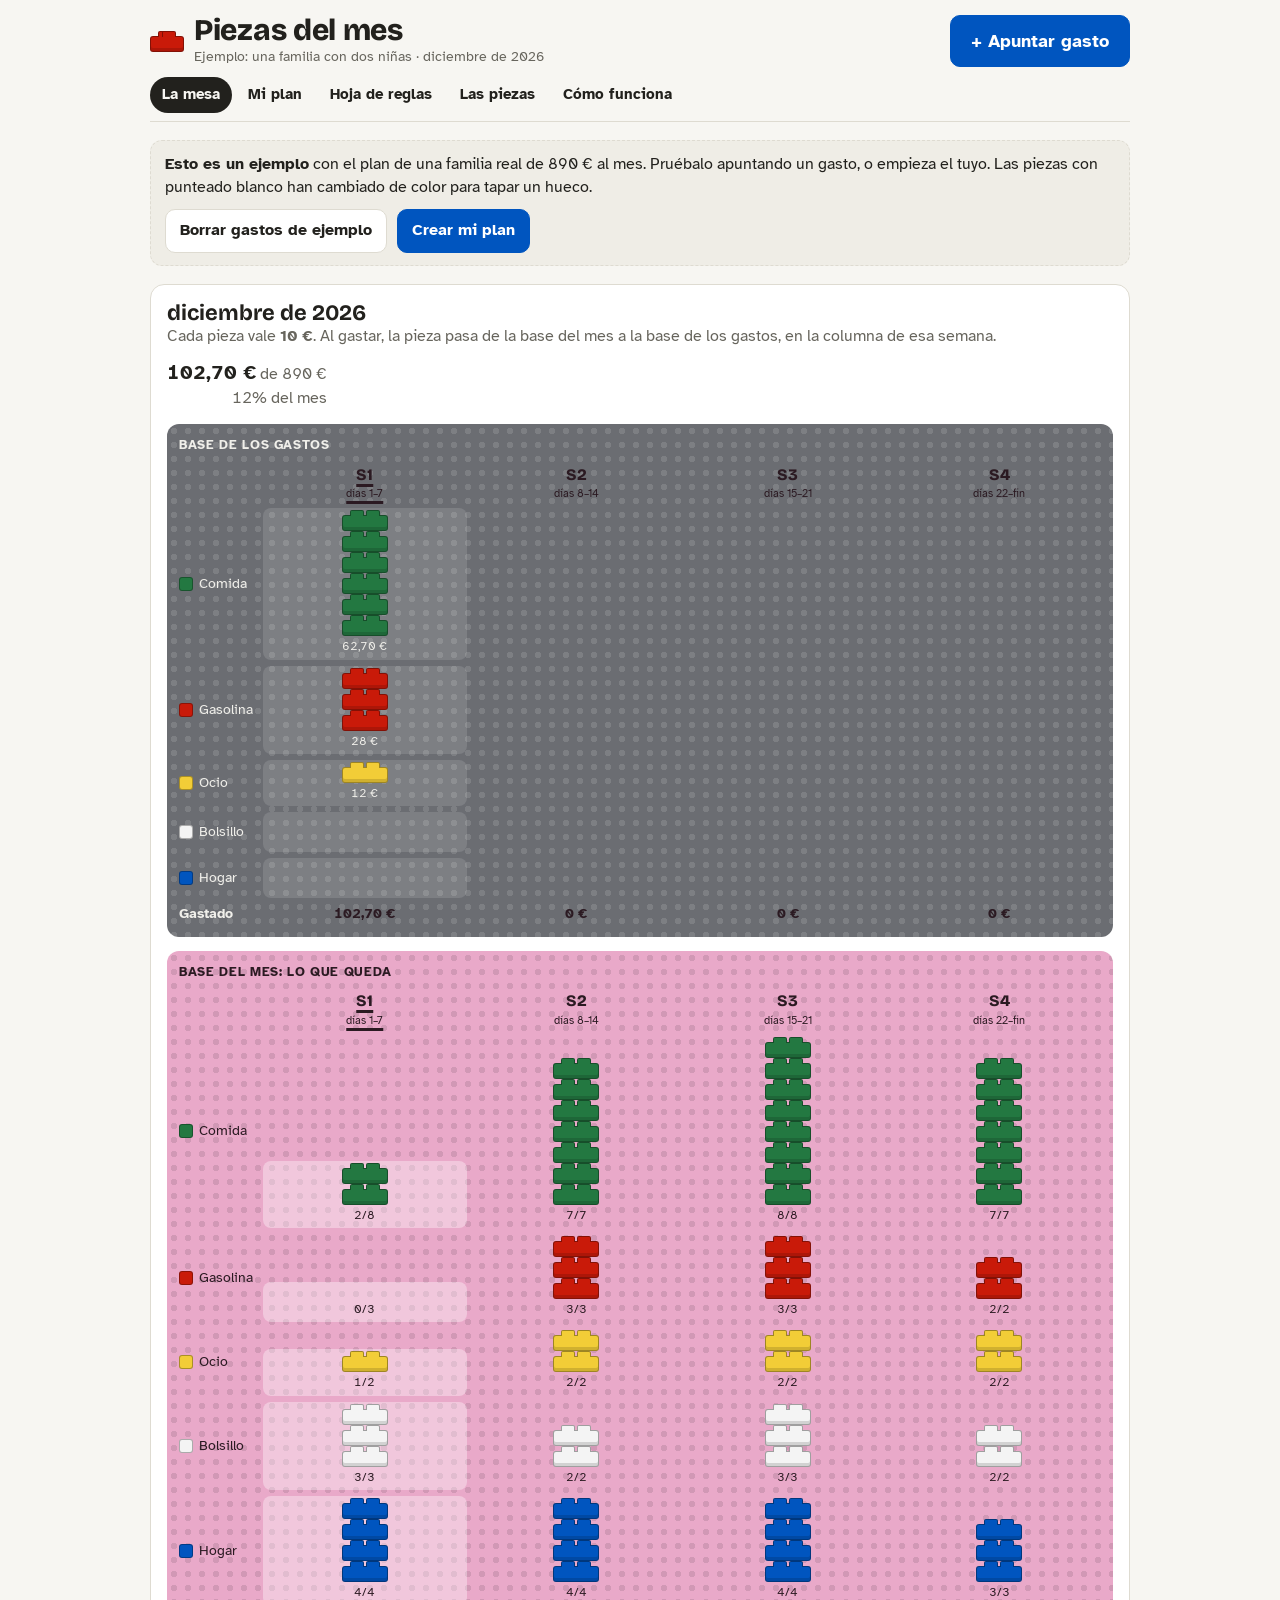
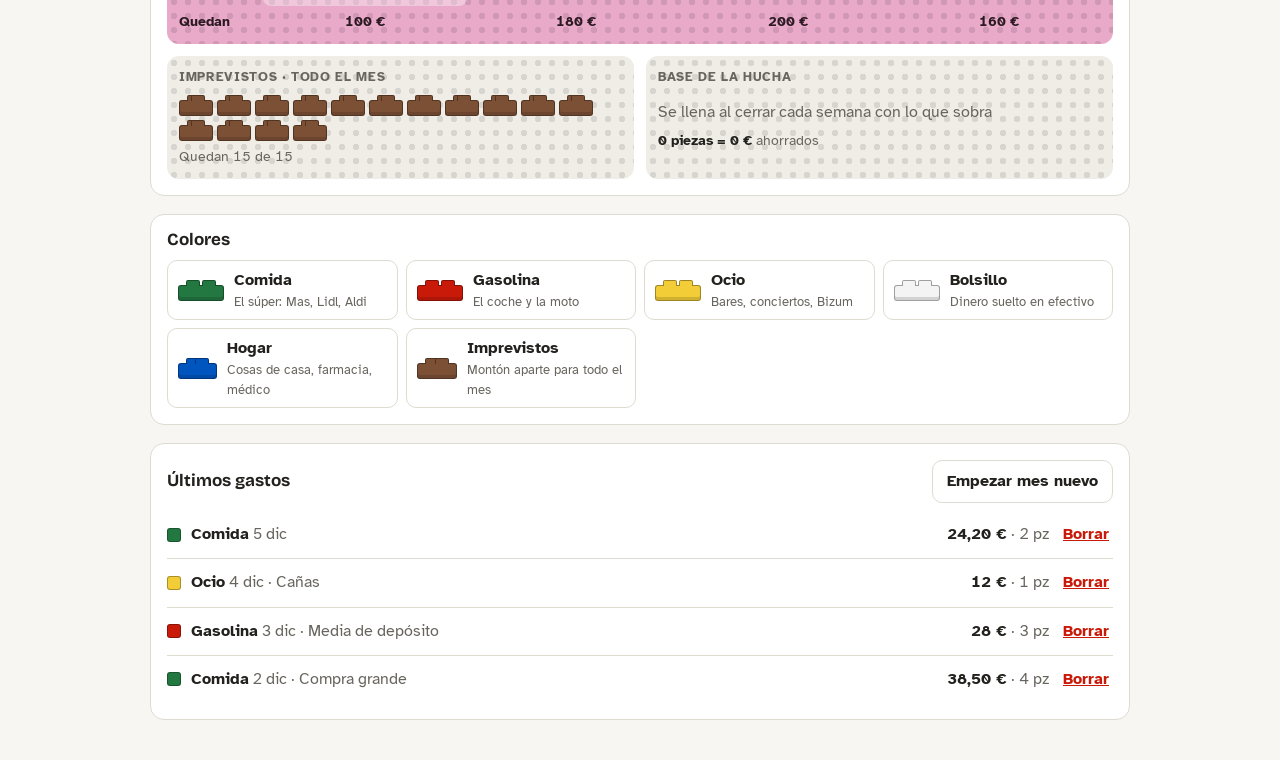
==== app.html @ e0f46299 "App web instalable Piezas del mes Portada con la foto de la mesa real, app completa, manifest, icono" ====
<!doctype html>
<html lang="es">
<head>
<meta charset="utf-8">
<meta name="viewport" content="width=device-width, initial-scale=1, viewport-fit=cover">
<meta name="theme-color" content="#e9a9c9">
<link rel="manifest" href="manifest.webmanifest">
<link rel="icon" href="icono-192.png">
<link rel="apple-touch-icon" href="icono-180.png">
<meta name="apple-mobile-web-app-capable" content="yes">
<meta name="mobile-web-app-capable" content="yes">
<meta name="apple-mobile-web-app-title" content="Piezas del mes">
<style>html{color-scheme:light}:root{padding-top:env(safe-area-inset-top,0px);padding-bottom:env(safe-area-inset-bottom,0px)}body{margin:0}img{max-width:100%}[hidden]{display:none!important}</style>
<title>Piezas del mes</title>
<link rel="preconnect" href="https://fonts.googleapis.com">
<link rel="stylesheet" href="https://fonts.googleapis.com/css2?family=Bricolage+Grotesque:opsz,wght@12..96,500;12..96,700;12..96,800&family=Atkinson+Hyperlegible:wght@400;700&display=swap">
<style>
/* Layout: una barra de pestañas arriba, la mesa con sus tres bases como protagonista, el resto en paneles de una columna */
:root{
  --bg:#f7f6f2; --panel:#ffffff; --fg:#22211d; --muted:#67655d; --line:#dedbd1; --soft:#efede6;
  --accent:#0055bf; --accent-fg:#ffffff; --good:#237841; --warn:#b06a00; --bad:#c91a09;
  --ghost:rgba(34,33,29,.22);
  --display:"Bricolage Grotesque",ui-rounded,system-ui,sans-serif;
  --body:"Atkinson Hyperlegible",system-ui,-apple-system,"Segoe UI",sans-serif;
}
@media (prefers-color-scheme: dark){:root:not([data-theme="light"]){
  --bg:#17181b; --panel:#212226; --fg:#f0efea; --muted:#a6a49c; --line:#383940; --soft:#2a2b30;
  --accent:#5a9bff; --accent-fg:#0c1220; --good:#4fb26f; --warn:#e3a33a; --bad:#ff6b5a; --ghost:rgba(240,239,234,.25); color-scheme:dark}}
:root[data-theme="dark"]{
  --bg:#17181b; --panel:#212226; --fg:#f0efea; --muted:#a6a49c; --line:#383940; --soft:#2a2b30;
  --accent:#5a9bff; --accent-fg:#0c1220; --good:#4fb26f; --warn:#e3a33a; --bad:#ff6b5a; --ghost:rgba(240,239,234,.25); color-scheme:dark}
*{box-sizing:border-box}
body{background:var(--bg);color:var(--fg);font:16px/1.45 var(--body);
  padding-left:max(16px,env(safe-area-inset-left,0px));padding-right:max(16px,env(safe-area-inset-right,0px));padding-block:0 40px}
.wrap{max-width:980px;margin:0 auto}
h1,h2,h3{font-family:var(--display);text-wrap:balance;margin:0;line-height:1.1}
h1{font-size:30px;font-weight:800;letter-spacing:-.01em}
h2{font-size:22px;font-weight:700}
h3{font-size:17px;font-weight:700}
p{margin:0}
.muted{color:var(--muted)}
.num{font-variant-numeric:tabular-nums}
header.top{position:sticky;top:env(safe-area-inset-top,0px);z-index:5;background:var(--bg);padding-block:14px 8px;border-bottom:1px solid var(--line)}
body::before{content:"";position:fixed;inset:0 0 auto;height:env(safe-area-inset-top,0px);z-index:10;background:var(--bg)}
.brand{display:flex;align-items:center;gap:10px;flex-wrap:wrap;justify-content:space-between}
.brand .logo{display:flex;gap:10px;align-items:center}
nav.tabs{display:flex;gap:4px;margin-top:10px;overflow-x:auto;scrollbar-width:none}
nav.tabs a{flex:none;padding:7px 12px;border-radius:999px;color:var(--fg);text-decoration:none;font-weight:700;font-size:15px}
nav.tabs a[aria-current="page"]{background:var(--fg);color:var(--bg)}
nav.tabs a:focus-visible,button:focus-visible,input:focus-visible,select:focus-visible{outline:3px solid var(--accent);outline-offset:2px}
main{padding-top:18px;display:grid;gap:18px}
main>*,.panel{min-width:0}
.panel{background:var(--panel);border:1px solid var(--line);border-radius:14px;padding:16px}
.row{display:flex;gap:10px;flex-wrap:wrap;align-items:center}
.between{justify-content:space-between}
button,.btn{font:inherit;font-weight:700;border:1px solid var(--line);background:var(--panel);color:var(--fg);padding:9px 14px;border-radius:10px;cursor:pointer}
button.primary{background:var(--accent);color:var(--accent-fg);border-color:var(--accent)}
button.big{font-size:18px;padding:12px 20px}
button.link{border:0;background:none;padding:4px;color:var(--accent);text-decoration:underline}
button.danger{color:var(--bad)}
input,select{font:inherit;color:var(--fg);background:var(--bg);border:1px solid var(--line);border-radius:8px;padding:8px 10px;min-width:0}
input[type=number]{width:96px}
label.f{display:grid;gap:4px;font-weight:700;font-size:14px}
.banner{background:var(--soft);border:1px dashed var(--line);border-radius:12px;padding:12px 14px;display:flex;gap:10px;flex-wrap:wrap;align-items:center;justify-content:space-between}

/* Piezas: los colores son de plástico, iguales en los dos temas */
.brick{--c:#999;display:inline-block;position:relative;width:46px;height:16px;border-radius:3px;background:var(--c);
  border:1px solid rgba(0,0,0,.35);margin-top:6px;box-shadow:inset 0 -3px 0 rgba(0,0,0,.14);-webkit-print-color-adjust:exact;print-color-adjust:exact}
.brick::before,.brick::after{content:"";position:absolute;top:-6px;width:12px;height:5px;border-radius:2px 2px 0 0;background:var(--c);border:1px solid rgba(0,0,0,.35);border-bottom:0}
.brick::before{left:7px}.brick::after{right:7px}
.brick.ghost{background:transparent;border:1.5px dashed var(--ghost);box-shadow:none}
.brick.ghost::before,.brick.ghost::after{background:transparent;border-color:var(--ghost);border-style:dashed}
.brick.sm{width:28px;height:13px;margin:6px 1px 0}
.brick.sm::before,.brick.sm::after{width:7px;left:auto}
.brick.sm::before{left:4px}.brick.sm::after{right:4px}
.brick.new{animation:drop .35s ease-out both}
@keyframes drop{from{transform:translateY(-14px);opacity:.3}to{transform:none;opacity:1}}
@media (prefers-reduced-motion:reduce){.brick.new{animation:none}}

/* Mesa */
.table{display:grid;grid-template-columns:repeat(6,minmax(0,1fr));gap:10px;align-items:end;overflow-x:auto;padding-bottom:4px}
.tower{display:flex;flex-direction:column;align-items:center;gap:6px;min-width:64px}
.stack{display:flex;flex-direction:column-reverse;align-items:center;gap:0;min-height:60px;padding:6px 6px 0;border-radius:10px 10px 0 0}
.stack .brick{margin-top:6px}
.base{width:100%;height:10px;border-radius:3px;background:var(--fg);opacity:.85}
.tower .tl{font-weight:700;font-family:var(--display);font-size:16px}
.tower .ts{font-size:13px;color:var(--muted);text-align:center}
.tower.now .stack{background:var(--soft);outline:2px solid var(--accent);outline-offset:-2px}
.tower.now .tl::after{content:" · ahora";color:var(--accent)}
.tower.done{opacity:.65}
.pill{display:inline-block;font-size:12px;font-weight:700;padding:2px 8px;border-radius:999px;background:var(--soft)}
.pill.good{color:var(--good)}.pill.warn{color:var(--warn)}.pill.bad{color:var(--bad)}
@media (max-width:640px){
  .table{grid-template-columns:repeat(3,minmax(0,1fr));row-gap:18px}
  .brick{width:38px;height:13px}
  .stack .brick{margin-top:5px}
  header.top{position:static}
  button.big{font-size:16px;padding:10px 14px}
  h1{font-size:24px}
}


/* Placas como en la mesa: delante filas de colores × semanas, detrás lo gastado */
.plate{--stud:rgba(0,0,0,.10);border-radius:12px;padding:12px;margin-top:14px;overflow-x:auto;
  background-color:var(--pc);background-image:radial-gradient(circle at 50% 50%,var(--stud) 0 3px,transparent 3.5px);background-size:14px 14px}
.plate.plan{--pc:#e9a9c9}
.plate.gastado{--pc:#6b6d72;--stud:rgba(255,255,255,.12)}
.plate.side{--pc:var(--soft);margin-top:0}
.plabel{font-weight:700;font-size:13px;text-transform:uppercase;letter-spacing:.05em;margin-bottom:8px;color:#2b1a22}
.gastado .plabel{color:#f0efea}
.side .plabel{color:var(--muted)}
.grid{display:grid;grid-template-columns:minmax(76px,auto) repeat(4,minmax(64px,1fr));gap:6px 8px;align-items:end;min-width:360px}
.gl{display:flex;gap:6px;align-items:center;font-size:14px;color:#2b1a22;align-self:center}
.gastado .gl{color:#f0efea}
.gh{font-family:var(--display);font-weight:800;text-align:center;color:#2b1a22;font-size:16px}
.gh small{display:block;font-family:var(--body);font-weight:400;font-size:11px}
.gh.now{text-decoration:underline 3px;text-underline-offset:4px}
.gc{display:flex;flex-direction:column;align-items:center;justify-content:flex-end;gap:2px;min-height:40px;border-radius:8px;padding:2px 0 4px}
.gc.now{background:rgba(255,255,255,.35)}
.gastado .gc.now{background:rgba(255,255,255,.12)}
.gc.done{opacity:.7}
.pile{display:flex;flex-direction:column-reverse;align-items:center}
.pile .brick{margin-top:5px}
.brick.conv{outline:2px dotted #fff;outline-offset:-4px}
.pile.row{flex-direction:row;flex-wrap:wrap;gap:4px;align-items:flex-end;min-height:30px}
.pile.row .brick{width:34px}
.cnt{font-size:12px;color:#2b1a22}
.gastado .cnt{color:#f0efea}
.gf{text-align:center;font-size:14px;color:#2b1a22;display:grid;gap:2px;justify-items:center}
.extras{display:grid;grid-template-columns:repeat(auto-fit,minmax(240px,1fr));gap:12px;margin-top:12px}
.extras p{font-size:14px;margin-top:6px}
@media (max-width:640px){.grid .brick{width:34px;height:12px}.grid{grid-template-columns:62px repeat(4,minmax(52px,1fr));gap:4px 4px}.gl span:last-child{font-size:12px}}

/* Leyenda y listas */
.legend{display:grid;grid-template-columns:repeat(auto-fill,minmax(210px,1fr));gap:8px}
.leg{display:flex;gap:10px;align-items:center;border:1px solid var(--line);border-radius:10px;padding:8px 10px;min-width:0}
.leg small{display:block;color:var(--muted)}
.list{display:grid;gap:0}
.item{display:grid;grid-template-columns:auto 1fr auto auto;gap:10px;align-items:center;padding:8px 0;border-bottom:1px solid var(--line)}
.item:last-child{border-bottom:0}
.dot{width:14px;height:14px;border-radius:3px;border:1px solid rgba(0,0,0,.3);background:var(--c)}

/* Tablas */
.tw{overflow-x:auto}
table{border-collapse:collapse;width:100%;font-variant-numeric:tabular-nums}
th,td{padding:8px 6px;border-bottom:1px solid var(--line);text-align:left;vertical-align:middle}
th{font-size:13px;text-transform:uppercase;letter-spacing:.04em;color:var(--muted);font-weight:700}
td.r,th.r{text-align:right}
tfoot td{font-weight:700}

/* Selector de color */
.swatches{display:flex;gap:6px;flex-wrap:wrap}
.sw{width:30px;height:30px;border-radius:6px;border:2px solid transparent;background:var(--c);box-shadow:inset 0 0 0 1px rgba(0,0,0,.3);padding:0;cursor:pointer}
.sw[aria-pressed="true"]{border-color:var(--fg);outline:2px solid var(--panel);outline-offset:-4px}
.catpick{display:grid;grid-template-columns:repeat(auto-fill,minmax(130px,1fr));gap:8px}
.catpick button{display:flex;gap:8px;align-items:center;text-align:left;font-weight:700}
.catpick button[aria-pressed="true"]{border-color:var(--fg);box-shadow:0 0 0 2px var(--fg) inset}

/* Ventana de gasto */
.overlay{position:fixed;inset:0;background:rgba(0,0,0,.45);z-index:20;display:grid;place-items:end center;padding:16px}
.sheet{background:var(--panel);color:var(--fg);border-radius:16px;padding:18px;width:min(520px,100%);max-height:90vh;overflow:auto;display:grid;gap:14px;
  margin-bottom:env(safe-area-inset-bottom,0px)}
@media (min-width:700px){.overlay{place-items:center}}
.preview{font-size:15px;min-height:40px}

/* Hoja imprimible */
.sheet-print .brick{width:30px;height:14px}
.rules{padding-left:22px;display:grid;gap:8px;margin:0}
.kit{display:grid;grid-template-columns:repeat(auto-fit,minmax(280px,1fr));gap:14px}
.price{font-family:var(--display);font-size:34px;font-weight:800}
.steps{display:grid;gap:12px;counter-reset:s;margin:0;padding:0;list-style:none}
.steps li{display:grid;grid-template-columns:36px 1fr;gap:10px;align-items:start}
.steps li::before{counter-increment:s;content:counter(s);font-family:var(--display);font-weight:800;font-size:20px;width:32px;height:32px;border-radius:8px;display:grid;place-items:center;background:var(--fg);color:var(--bg)}
.toast{position:fixed;left:50%;transform:translateX(-50%);bottom:calc(16px + env(safe-area-inset-bottom,0px));background:var(--fg);color:var(--bg);padding:10px 16px;border-radius:999px;font-weight:700;z-index:30}
</style>

</head>
<body>
<div class="wrap">
<header class="top">
  <div class="brand">
    <div class="logo"><a href="index.html" style="color:inherit;text-decoration:none;display:flex;gap:10px;align-items:center" aria-label="Volver a la portada">
      <span class="brick" style="--c:#c91a09;width:34px" aria-hidden="true"></span>
      <div><h1>Piezas del mes</h1><p class="muted" id="fam" style="font-size:14px"></p></div></a>
    </div>
    <button class="primary big" id="addBtn" type="button">+ Apuntar gasto</button>
  </div>
  <nav class="tabs" aria-label="Secciones">
    <a href="#mesa">La mesa</a>
    <a href="#plan">Mi plan</a>
    <a href="#hoja">Hoja de reglas</a>
    <a href="#kit">Las piezas</a>
    <a href="#como">Cómo funciona</a>
  </nav>
</header>
<main id="view"></main>
</div>
<div id="modal"></div>
<div id="toast" class="toast" hidden></div>

<script>
const COLORS={
  verde:{hex:'#237841',name:'Verde'}, amarillo:{hex:'#f2cd37',name:'Amarillo'}, rojo:{hex:'#c91a09',name:'Rojo'},
  blanco:{hex:'#f4f4f4',name:'Blanco'}, azul:{hex:'#0055bf',name:'Azul'}, marron:{hex:'#7c5034',name:'Marrón'},
  naranja:{hex:'#d67923',name:'Naranja'}, negro:{hex:'#2a2a2a',name:'Negro'}, rosa:{hex:'#e4adc8',name:'Rosa'},
  lila:{hex:'#8a5ab8',name:'Lila'}, celeste:{hex:'#6fb6e6',name:'Celeste'}, lima:{hex:'#a5ca18',name:'Lima'}
};
const MONTHS=['enero','febrero','marzo','abril','mayo','junio','julio','agosto','septiembre','octubre','noviembre','diciembre'];
const KEY='torres-del-mes-v1';
const pad=n=>String(n).padStart(2,'0');
const todayISO=()=>{const d=new Date();return `${d.getFullYear()}-${pad(d.getMonth()+1)}-${pad(d.getDate())}`};
const monthOf=iso=>iso.slice(0,7);
const uid=()=>Math.random().toString(36).slice(2,9);
const eur=n=>new Intl.NumberFormat('es-ES',{style:'currency',currency:'EUR',maximumFractionDigits:n%1?2:0}).format(n);
const esc=s=>String(s).replace(/[&<>"]/g,c=>({'&':'&amp;','<':'&lt;','>':'&gt;','"':'&quot;'}[c]));

function sampleState(){
  const m=monthOf(todayISO());
  return {
    sample:true, family:'Ejemplo: una familia con dos niñas', value:10, month:m,
    cats:[
      {id:'comida',name:'Comida',desc:'El súper: Mas, Lidl, Aldi',color:'verde',amount:300},
      {id:'gasolina',name:'Gasolina',desc:'El coche y la moto',color:'rojo',amount:110},
      {id:'ocio',name:'Ocio',desc:'Bares, conciertos, Bizum',color:'amarillo',amount:80},
      {id:'bolsillo',name:'Bolsillo',desc:'Dinero suelto en efectivo',color:'blanco',amount:100},
      {id:'hogar',name:'Hogar',desc:'Cosas de casa, farmacia, médico',color:'azul',amount:150}
    ],
    impr:{on:true,amount:150,color:'marron',name:'Imprevistos',desc:'Lo que no esperábamos (taller…)'},
    spends:[
      {id:uid(),date:`${m}-02`,cat:'comida',amount:38.5,note:'Compra grande'},
      {id:uid(),date:`${m}-03`,cat:'gasolina',amount:28,note:'Media de depósito'},
      {id:uid(),date:`${m}-04`,cat:'ocio',amount:12,note:'Cañas'},
      {id:uid(),date:`${m}-05`,cat:'comida',amount:24.2,note:''},
    ],
    history:[], moves:[], spareP:20
  };
}
let S;
try{S=JSON.parse(localStorage.getItem(KEY))}catch(e){S=null}
if(!S||!S.cats||S.sample)S=sampleState();
S.moves=S.moves||[];S.spareP=S.spareP||20;
function save(){try{localStorage.setItem(KEY,JSON.stringify(S))}catch(e){}}

/* ---------- Cálculos ---------- */
const W=4;
const weekOfDay=d=>d<=7?0:d<=14?1:d<=21?2:3;
const WEEK_LABEL=['Semana 1','Semana 2','Semana 3','Semana 4'];
const WEEK_DAYS=['días 1–7','días 8–14','días 15–21','días 22–fin'];
function bricksFor(amount){return Math.max(0,Math.round(amount/S.value))}
function split(n){ // reparte n piezas en 4 torres, los restos primero en las semanas 1 y 3
  const base=Math.floor(n/W), r=n%W, order=[0,2,1,3], out=[base,base,base,base];
  for(let i=0;i<r;i++)out[order[i]]++; return out;
}
function daysInMonth(m){const [y,mo]=m.split('-').map(Number);return new Date(y,mo,0).getDate()}
function weekEndDay(w,m){return w<3?(w+1)*7:daysInMonth(m)}
function compute(){
  const today=todayISO(), tm=monthOf(today), tday=+today.slice(8);
  const cur = S.month===tm ? weekOfDay(tday) : (S.month<tm?4:-1); // 4 = mes ya terminado
  const weeks=[0,1,2,3].map(w=>({w,cats:{},imprUsed:0,red:0,closed: cur>w, now: cur===w}));
  for(const c of S.cats){
    const sp=split(bricksFor(c.amount));
    for(let w=0;w<W;w++){
      const eurSpent=S.spends.filter(s=>s.cat===c.id&&monthOf(s.date)===S.month&&weekOfDay(+s.date.slice(8))===w).reduce((a,s)=>a+s.amount,0);
      const used=Math.round(eurSpent/S.value);
      weeks[w].cats[c.id]={planned:sp[w],used,eur:eurSpent,own:Math.min(used,sp[w]),lent:0};
    }
  }
  const imprPlanned=S.impr.on?bricksFor(S.impr.amount):0;
  const imprEur=S.spends.filter(s=>s.cat==='impr'&&monthOf(s.date)===S.month).reduce((a,s)=>a+s.amount,0);
  let imprUsed=Math.round(imprEur/S.value);
  // Reglas: (3) si se acaba un color en una semana, se cogen piezas del mismo color de las semanas siguientes;
  // si ya no quedan de ese color, la semana queda en rojo. Los imprevistos son solo para imprevistos.
  // (4) al cerrar la semana, lo que sobra rellena primero los huecos del mismo color en las semanas siguientes,
  // luego los huecos de otros colores (la pieza "cambia de color", solo las que falten), y lo que quede va a la hucha.
  const hucha=[];
  for(const wk of weeks){wk.deficit=0;wk.fromImpr=0;wk.red=0;wk.lentAhead=0;wk.refilledOut=0;wk.toHucha=0;
    for(const id in wk.cats){const x=wk.cats[id];x.lent=0;x.borrowed=0;x.refill=[]}}
  const leftOf=x=>x.planned+x.refill.length-x.lent-x.own;
  for(let w=0;w<W;w++){
    const wk=weeks[w];
    for(const c of S.cats){
      const x=wk.cats[c.id];
      const avail=x.planned+x.refill.length-x.lent; x.own=Math.min(x.used,avail);
      let need=x.used-x.own;
      if(need>0)wk.deficit+=need;
      for(let v=w+1;v<W&&need>0;v++){const y=weeks[v].cats[c.id];const t=Math.min(y.planned+y.refill.length-y.lent,need);
        if(t>0){y.lent+=t;x.borrowed+=t;need-=t;weeks[v].lentAhead+=t}}
      wk.red+=need;
    }
    if(!wk.closed)continue;
    // Sobrantes de la semana cerrada
    const spare={}; for(const c of S.cats)spare[c.id]=leftOf(wk.cats[c.id]);
    // hueco = lo que falta para volver a tener lo planeado
    const gap=(v,id)=>{const y=weeks[v].cats[id];return Math.max(0,y.planned-(y.planned+y.refill.length-y.lent))};
    const give=(from,v,id)=>{weeks[v].cats[id].refill.push(colorOf(from));spare[from]--;wk.cats[from].moved=(wk.cats[from].moved||0)+1;wk.refilledOut++};
    for(const c of S.cats)for(let v=w+1;v<W;v++)while(spare[c.id]>0&&gap(v,c.id)>0)give(c.id,v,c.id);
    for(let v=w+1;v<W;v++)for(const c of S.cats)while(gap(v,c.id)>0){const from=S.cats.find(o=>spare[o.id]>0);if(!from)break;give(from.id,v,c.id)}
    // Decisión de la familia: en vez de a la hucha, guardar piezas de más para una semana que sabemos que viene cara
    wk.spareFree=S.cats.reduce((a,c)=>a+spare[c.id],0); wk.saved=0;
    for(const m of S.moves.filter(m=>m.from===w&&m.to>w&&m.to<W&&weeks[m.to].cats[m.cat])){
      let n=m.n; m.applied=0;
      const order=[m.cat,...S.cats.map(c=>c.id).filter(id=>id!==m.cat)];
      for(const id of order)while(n>0&&spare[id]>0){weeks[m.to].cats[m.cat].refill.push(colorOf(id));spare[id]--;n--;m.applied++;wk.saved++}
    }
    for(const c of S.cats)for(let i=0;i<spare[c.id];i++){hucha.push(c.color);wk.toHucha++}
    for(const c of S.cats){const x=wk.cats[c.id];x.closedLeft=spare[c.id]}
  }
  for(const wk of weeks){
    wk.planned=Object.values(wk.cats).reduce((a,c)=>a+c.planned,0);
    wk.left=wk.closed?0:Object.values(wk.cats).reduce((a,x)=>a+leftOf(x),0);
    wk.eur=Object.values(wk.cats).reduce((a,c)=>a+c.eur,0);
    for(const id in wk.cats){const x=wk.cats[id];x.left=wk.closed?0:leftOf(x)}
  }
  const totalPlanned=S.cats.reduce((a,c)=>a+c.amount,0)+(S.impr.on?S.impr.amount:0);
  const spentMonth=S.spends.filter(s=>monthOf(s.date)===S.month).reduce((a,s)=>a+s.amount,0);
  return {weeks,cur,imprPlanned,imprUsed,imprEur,hucha,totalPlanned,spentMonth};
}
const colorOf=id=>id==='impr'?S.impr.color:(S.cats.find(c=>c.id===id)||{}).color;
const nameOf=id=>id==='impr'?S.impr.name:(S.cats.find(c=>c.id===id)||{name:'(borrada)'}).name;
const hex=k=>(COLORS[k]||{hex:'#999'}).hex;
const brick=(color,cls='')=>`<span class="brick ${cls}" style="--c:${hex(color)}" aria-hidden="true"></span>`;
const monthLabel=m=>{const [y,mo]=m.split('-');return `${MONTHS[+mo-1]} de ${y}`};

/* ---------- Vistas ---------- */
const V={};
let lastAdded=null;
V.mesa=()=>{
  const R=compute();
  const sampleBanner=S.sample?`<div class="banner"><p><b>Esto es un ejemplo</b> con el plan de una familia real de 890 € al mes. Pruébalo apuntando un gasto, o empieza el tuyo. Las piezas con punteado blanco han cambiado de color para tapar un hueco.</p>
    <div class="row"><button type="button" data-act="clearSample">Borrar gastos de ejemplo</button><button class="primary" type="button" data-act="goPlan">Crear mi plan</button></div></div>`:'';
  const cell=(color,n)=>`<div class="pile">${Array.from({length:n},()=>brick(color)).join('')}</div>`;
  const head=`<div class="gl"></div>${R.weeks.map(wk=>`<div class="gh ${wk.now?'now':''}">${WEEK_LABEL[wk.w].replace('Semana ','S')}<small>${WEEK_DAYS[wk.w]}</small></div>`).join('')}`;
  const rows=S.cats.map(c=>`<div class="gl"><span class="dot" style="--c:${hex(c.color)}"></span><span>${esc(c.name)}</span></div>${R.weeks.map(wk=>{const x=wk.cats[c.id];const left=x.left;
    const other=x.refill.filter(k=>k!==c.color).slice(0,left);
    const pile=`<div class="pile">${Array.from({length:left-other.length},()=>brick(c.color)).join('')}${other.map(k=>brick(k,'conv')).join('')}</div>`;
    const lab=wk.closed?(x.moved?`→${x.moved}`:'')+(x.closedLeft?` 🐷${x.closedLeft}`:'')||'0':`${left}/${x.planned}`;
    return `<div class="gc ${wk.now?'now':''} ${wk.closed?'done':''}" aria-label="${esc(c.name)}, ${WEEK_LABEL[wk.w]}: quedan ${left} de ${x.planned}">${pile}<span class="cnt num">${lab}</span></div>`}).join('')}`).join('');
  const foot=`<div class="gl"><b>Quedan</b></div>${R.weeks.map(wk=>`<div class="gf num ${wk.now?'now':''}"><b>${wk.closed?(wk.refilledOut?`${wk.refilledOut} a rellenar`:'')+(wk.toHucha?` ${eur(wk.toHucha*S.value)} a la hucha`:'')||'nada sobró':eur(wk.left*S.value)}</b>${wk.red?`<span class="pill bad">${wk.red} en rojo</span>`:wk.deficit?`<span class="pill warn">adelantó ${wk.deficit}</span>`:wk.lentAhead?`<span class="pill warn">${wk.lentAhead} usadas antes</span>`:wk.closed?`<span class="pill good">cerrada</span>`:''}</div>`).join('')}`;
  const spentRows=S.cats.map(c=>`<div class="gl"><span class="dot" style="--c:${hex(c.color)}"></span><span>${esc(c.name)}</span></div>${R.weeks.map(wk=>{const x=wk.cats[c.id];const n=x.own+x.borrowed;
    return `<div class="gc ${wk.now?'now':''}" aria-label="${esc(c.name)}, gastado en ${WEEK_LABEL[wk.w]}: ${n} piezas">${n?`<div class="pile">${Array.from({length:n},()=>brick(c.color)).join('')}</div>`:''}<span class="cnt num">${n?eur(x.eur):''}</span></div>`}).join('')}`).join('');
  const spentFoot=`<div class="gl"><b>Gastado</b></div>${R.weeks.map(wk=>`<div class="gf num ${wk.now?'now':''}"><b>${eur(wk.eur)}</b></div>`).join('')}`;
  const spentRow=head+spentRows+spentFoot;
  let imp='';
  if(S.impr.on){for(let i=0;i<R.imprPlanned-R.imprUsed;i++)imp+=brick(S.impr.color)}
  let impSpent='';for(let i=0;i<R.imprUsed;i++)impSpent+=brick(S.impr.color);
  const hucha=R.hucha.map(c=>brick(c)).join('');
  const recent=S.spends.filter(s=>monthOf(s.date)===S.month).sort((a,b)=>b.date.localeCompare(a.date)).slice(0,12);
  const pct=R.totalPlanned?Math.round(R.spentMonth/R.totalPlanned*100):0;
  return `${sampleBanner}
  <section class="panel">
    <div class="row between"><div><h2>${monthLabel(S.month)}</h2><p class="muted">Cada pieza vale <b>${eur(S.value)}</b>. Al gastar, la pieza pasa de la base del mes a la base de los gastos, en la columna de esa semana.</p></div>
      <div class="num" style="text-align:right"><b style="font-size:20px">${eur(R.spentMonth)}</b> <span class="muted">de ${eur(R.totalPlanned)}</span><br><span class="muted">${pct}% del mes</span></div></div>
    <div class="plate gastado" aria-label="Base de los gastos"><div class="plabel">Base de los gastos</div><div class="grid">${spentRow}</div></div>
    <div class="plate plan" aria-label="Base del mes"><div class="plabel">Base del mes: lo que queda</div><div class="grid">${head}${rows}${foot}</div></div>
    <div class="extras">
      ${S.impr.on?`<div class="plate side"><div class="plabel">${esc(S.impr.name)} · todo el mes</div><div class="pile row">${imp||'<span class="muted">No queda ninguna</span>'}</div><p class="num muted">Quedan ${R.imprPlanned-R.imprUsed} de ${R.imprPlanned}${R.imprUsed?` · gastadas ${R.imprUsed}`:''}</p></div>`:''}
      <div class="plate side"><div class="plabel">Base de la hucha</div><div class="pile row">${hucha||'<span class="muted">Se llena al cerrar cada semana con lo que sobra</span>'}</div><p class="num"><b>${R.hucha.length} piezas = ${eur(R.hucha.length*S.value)}</b> <span class="muted">ahorrados</span></p></div>
    </div>
  </section>
  ${(()=>{const ws=R.weeks.filter(wk=>wk.closed&&wk.w<3&&(wk.spareFree>0||S.moves.some(m=>m.from===wk.w)));
    if(!ws.length)return '';
    return `<section class="panel" style="display:grid;gap:12px"><div><h3>Lo que sobra al cerrar la semana</h3><p class="muted">Primero se rellenan solos los huecos de las semanas siguientes. Lo que sobra después va a la hucha, salvo que decidáis guardarlo de más en un color y una semana porque sabéis que viene un gasto.</p></div>
    ${ws.map(wk=>{const mv=S.moves.filter(m=>m.from===wk.w);const free=wk.toHucha;
      return `<div class="banner" style="background:transparent"><div style="display:grid;gap:6px;min-width:0"><b>${WEEK_LABEL[wk.w]}: ${wk.spareFree} piezas sobrantes</b>
        <span class="muted">${wk.saved?`${wk.saved} guardadas para más adelante · `:''}${free} a la hucha</span>
        ${mv.map(m=>`<span>${brick(colorOf(m.cat),'sm')} ${m.applied||0} de ${esc(nameOf(m.cat))} para la ${WEEK_LABEL[m.to].toLowerCase()} <button class="link" type="button" data-unmove="${m.id}">Deshacer</button></span>`).join('')}</div>
        ${free>0?`<div class="row" style="gap:6px"><label class="f">Piezas<input id="mv_n${wk.w}" type="number" min="1" max="${free}" value="${Math.min(2,free)}" style="width:70px"></label>
          <label class="f">De<select id="mv_cat${wk.w}">${S.cats.map(c=>`<option value="${c.id}">${esc(c.name)}</option>`).join('')}</select></label>
          <label class="f">Para<select id="mv_to${wk.w}">${[1,2,3].filter(v=>v>wk.w).map(v=>`<option value="${v}">${WEEK_LABEL[v]}</option>`).join('')}</select></label>
          <button type="button" data-act="saveMove" data-w="${wk.w}" style="align-self:end">Guardar en vez de a la hucha</button></div>`:''}</div>`}).join('')}</section>`})()}
  <section class="panel"><h3>Colores</h3><div class="legend" style="margin-top:10px">${S.cats.map(c=>`<div class="leg">${brick(c.color)}<div style="min-width:0"><b>${esc(c.name)}</b><small>${esc(c.desc||'')}</small></div></div>`).join('')}${S.impr.on?`<div class="leg">${brick(S.impr.color)}<div><b>${esc(S.impr.name)}</b><small>Montón aparte para todo el mes</small></div></div>`:''}</div></section>
  <section class="panel"><div class="row between"><h3>Últimos gastos</h3>${R.cur===4?'<button class="primary" type="button" data-act="newMonth">Empezar mes nuevo</button>':'<button type="button" data-act="newMonth">Empezar mes nuevo</button>'}</div>
    <div id="nmConfirm"></div>
    <div class="list" style="margin-top:8px">${recent.length?recent.map(s=>`<div class="item"><span class="dot" style="--c:${hex(colorOf(s.cat))}"></span>
      <div style="min-width:0"><b>${esc(nameOf(s.cat))}</b> <span class="muted">${+s.date.slice(8)} ${MONTHS[+s.date.slice(5,7)-1].slice(0,3)}${s.note?' · '+esc(s.note):''}</span></div>
      <span class="num"><b>${eur(s.amount)}</b> <span class="muted">· ${Math.round(s.amount/S.value)} pz</span></span>
      <button class="link danger" type="button" data-del="${s.id}" aria-label="Borrar gasto">Borrar</button></div>`).join(''):'<p class="muted">Aún no hay gastos este mes. Pulsa «Apuntar gasto» cuando pagues algo.</p>'}</div>
  </section>`;
};

V.plan=()=>{
  const rows=S.cats.map((c,i)=>{const n=bricksFor(c.amount),sp=split(n);
    return `<tr>
      <td><button class="sw" type="button" style="--c:${hex(c.color)}" data-color="${i}" aria-label="Cambiar color de ${esc(c.name)}"></button></td>
      <td><input id="n${c.id}" data-f="name" data-i="${i}" value="${esc(c.name)}" style="width:130px"><br><input id="d${c.id}" data-f="desc" data-i="${i}" value="${esc(c.desc||'')}" placeholder="Qué entra aquí" style="width:180px;margin-top:4px;font-size:14px"></td>
      <td class="r"><input id="a${c.id}" type="number" min="0" step="5" data-f="amount" data-i="${i}" value="${c.amount}"> €</td>
      <td class="r num"><b>${n}</b></td>
      <td class="num muted">${sp.join(' · ')}</td>
      <td><button class="link danger" type="button" data-rmcat="${i}">Quitar</button></td></tr>
      <tr id="pick${i}" hidden><td colspan="6"><div class="swatches">${Object.keys(COLORS).map(k=>`<button class="sw" type="button" style="--c:${COLORS[k].hex}" data-setcolor="${i}" data-k="${k}" aria-pressed="${k===c.color}" aria-label="${COLORS[k].name}"></button>`).join('')}</div></td></tr>`}).join('');
  const tot=S.cats.reduce((a,c)=>a+c.amount,0), totB=S.cats.reduce((a,c)=>a+bricksFor(c.amount),0);
  const used=new Set(S.cats.map(c=>c.color)); const dup=S.cats.length!==used.size||(S.impr.on&&used.has(S.impr.color));
  return `<section class="panel" style="display:grid;gap:14px">
    <div><h2>Mi plan del mes</h2><p class="muted">Poned solo el gasto del día a día que se paga en tienda, con tarjeta o en efectivo. Lo que se cobra solo del banco (hipoteca, luz, seguros) no va en la mesa.</p></div>
    <div class="row">
      <label class="f">Nombre de la casa<input id="fam_in" data-g="family" value="${esc(S.family)}" style="width:240px"></label>
      <label class="f">Cada pieza vale<select id="val_in" data-g="value">${[5,10,20,25,50].map(v=>`<option value="${v}" ${v===S.value?'selected':''}>${v} €</option>`).join('')}</select></label>
    </div>
    <div class="tw"><table>
      <thead><tr><th>Color</th><th>Cosa</th><th class="r">Al mes</th><th class="r">Piezas</th><th>Por semana</th><th></th></tr></thead>
      <tbody>${rows}</tbody>
      <tfoot><tr><td></td><td>Semanas</td><td class="r num">${eur(tot)}</td><td class="r num">${totB}</td><td class="muted num">${[0,1,2,3].map(w=>S.cats.reduce((a,c)=>a+split(bricksFor(c.amount))[w],0)).join(' · ')}</td><td></td></tr></tfoot>
    </table></div>
    ${dup?'<p class="pill warn">Dos cosas usan el mismo color: en la mesa no podréis distinguirlas.</p>':''}
    <div class="row"><button type="button" data-act="addCat">+ Añadir color</button></div>
    <div class="banner" style="background:transparent">
      <label class="row" style="gap:8px;font-weight:700"><input id="impr_on" type="checkbox" data-g="imprOn" ${S.impr.on?'checked':''}> Montón de imprevistos para todo el mes</label>
      ${S.impr.on?`<label class="row" style="gap:6px"><input id="impr_amt" type="number" min="0" step="10" data-g="imprAmt" value="${S.impr.amount}"> € = <b class="num">${bricksFor(S.impr.amount)} piezas</b></label>`:''}
    </div>
    <p><b>Total del mes: ${eur(tot+(S.impr.on?S.impr.amount:0))}</b> <span class="muted">· necesitáis ${totB+(S.impr.on?bricksFor(S.impr.amount):0)} piezas. Mirad «Las piezas» para saber cuántas de cada color.</span></p>
  </section>
  ${S.history.length?`<section class="panel"><h3>Meses anteriores</h3><div class="tw"><table style="margin-top:8px"><thead><tr><th>Mes</th><th class="r">Plan</th><th class="r">Gastado</th><th class="r">Hucha</th></tr></thead><tbody>${S.history.map(h=>`<tr><td>${monthLabel(h.month)}</td><td class="r">${eur(h.planned)}</td><td class="r">${eur(h.spent)}</td><td class="r"><b>${eur(h.hucha)}</b></td></tr>`).join('')}</tbody></table></div></section>`:''}`;
};

V.hoja=()=>{
  const rows=S.cats.map(c=>{const sp=split(bricksFor(c.amount));return `<tr><th>${brick(c.color)} ${esc(c.name)}</th>${sp.map(n=>`<td>${Array.from({length:n},()=>brick(c.color,'sm')).join('')} <b>${n}</b></td>`).join('')}</tr>`}).join('');
  const tw=[0,1,2,3].map(w=>S.cats.reduce((a,c)=>a+split(bricksFor(c.amount))[w],0));
  const imp=S.impr.on?bricksFor(S.impr.amount):0;
  return `<section class="panel sheet-print" style="display:grid;gap:14px">
    <div><h2>${esc(S.family)}: nuestras piezas del mes</h2><p class="muted">Para la nevera. Cada pieza vale <b>${eur(S.value)}</b>; cada color es una cosa en la que gastamos. Cada color tiene una fila y cada semana una columna. Al gastar, pasamos la pieza a la base de los gastos, a la columna de esa semana.</p></div>
    <div class="tw"><table><thead><tr><th>Color</th>${WEEK_LABEL.map((l,i)=>`<th>${l}<br><small>${WEEK_DAYS[i]}</small></th>`).join('')}</tr></thead>
      <tbody>${rows}</tbody><tfoot><tr><td>Total semana</td>${tw.map(t=>`<td class="num">${t} piezas = ${eur(t*S.value)}</td>`).join('')}</tr></tfoot></table></div>
    ${S.impr.on?`<div class="banner" style="background:transparent"><p><b>Aparte, un montón de ${imp} piezas de ${esc(S.impr.name.toLowerCase())}</b> (${eur(imp*S.value)}) para todo el mes. Solo se usa si pasa algo que no esperábamos.</p><div>${Array.from({length:imp},()=>brick(S.impr.color,'sm')).join('')}</div></div>`:''}
    <h3>Las reglas</h3>
    <ol class="rules">
      <li><b>El día 1 montamos la base del mes</b> con las piezas de la tabla: una fila por color y una columna por semana. Al lado, vacías, la <b>base de los gastos</b> y la <b>base de la hucha</b>.</li>
      <li><b>Cuando alguien de casa paga algo, pasamos piezas de ese color</b> de la columna de esa semana a la base de los gastos. Se redondea: ${eur(S.value*2.3)} son 2 piezas; ${eur(S.value*2.7)} son 3.</li>
      <li><b>Si se acaban las piezas de un color</b> en una semana, se cogen <b>del mismo color de las semanas siguientes</b>. Esas semanas tendrán menos: es la consecuencia de adelantarlas.</li>
      <li><b>Al terminar la semana, las piezas que sobran se mueven</b>, no se quedan ahí. Primero rellenan los huecos <b>del mismo color</b> en las semanas siguientes. Si ese color ya está completo, la pieza <b>cambia de color</b> y rellena el hueco de otro (solo los que falten, nunca de más). Lo que quede después va a la <b>hucha</b>, o se puede <b>guardar de más</b> en un color de una semana siguiente si sabemos que viene un gasto. Así no se puede ahorrar comida que hemos cogido de semanas siguientes.</li>
      <li>Lo que se paga solo desde el banco (la casa, la luz, los seguros…) <b>no va en la mesa</b>.</li>
      <li>A fin de mes, en la base de la hucha veis cuánto habéis ahorrado: cada pieza son ${eur(S.value)}.</li>
    </ol>
    <p class="muted">Para imprimirla, usa «Imprimir» de tu navegador en esta pestaña, o haz una captura de pantalla.</p>
  </section>`;
};

V.kit=()=>{
  const need={};
  for(const c of S.cats)need[c.color]=(need[c.color]||0)+bricksFor(c.amount);
  if(S.impr.on)need[S.impr.color]=(need[S.impr.color]||0)+bricksFor(S.impr.amount);
  const tot=Object.values(need).reduce((a,b)=>a+b,0);
  const P=S.spareP/100, ext=n=>Math.ceil(n*P);
  return `<section class="panel" style="display:grid;gap:12px">
    <div><h2>Las piezas que necesitáis</h2><p class="muted">Con vuestro plan hacen falta <b>${tot} piezas</b>. Las de la hucha se vuelven a usar el mes siguiente, así que se compran una sola vez.</p></div>
    <div class="row"><span><b>Repuesto</b> <span class="muted">(las piezas que cambian de color o se guardan para otra semana hacen que un color necesite más de lo planeado)</span></span>
      <div class="row" style="gap:6px" role="group" aria-label="Repuesto">${[20,30].map(v=>`<button type="button" data-spare="${v}" class="${S.spareP===v?'primary':''}" aria-pressed="${S.spareP===v}">${v}%</button>`).join('')}</div></div>
    <div class="tw"><table><thead><tr><th>Color</th><th class="r">Piezas</th><th class="r">Con ${S.spareP}% de repuesto</th></tr></thead><tbody>
      ${Object.entries(need).map(([k,n])=>`<tr><td>${brick(k)} ${COLORS[k].name}</td><td class="r num">${n}</td><td class="r num"><b>${n+ext(n)}</b></td></tr>`).join('')}
    </tbody><tfoot><tr><td>Total</td><td class="r num">${tot}</td><td class="r num">${tot+Object.values(need).reduce((a,n)=>a+ext(n),0)}</td></tr></tfoot></table></div>
  </section>
  <div class="kit">
    <section class="panel" style="display:grid;gap:10px">
      <h3>Opción 1: con las piezas que ya tenéis</h3>
      <p>Si en casa hay piezas de construcción, buscad las de <b>2×4</b> (o todas de 2×2) en los colores de la tabla. Lo importante es que todas sean <b>del mismo tamaño</b>: así una pieza siempre vale lo mismo y el montón de cada hueco se lee de un vistazo.</p>
      <p class="muted">Si os falta un color, cambiadlo en «Mi plan» por uno que sí tengáis.</p>
      <p>Hacen falta tres bases: la del mes (filas de colores, columnas de semanas), la de los gastos y la de la hucha. Valen placas de construcción o un cartón con las casillas dibujadas.</p>
    </section>
    <section class="panel" style="display:grid;gap:10px">
      <div class="row between"><h3>Opción 2: el kit Piezas del mes</h3><span class="pill warn">Prototipo, aún no a la venta</span></div>
      <p class="price">29 €</p>
      <ul style="margin:0;padding-left:20px;display:grid;gap:4px">
        <li>120 piezas 2×4 compatibles en 6 colores (verde, amarillo, rojo, blanco, azul, marrón)</li>
        <li>Tres bases: la del mes con filas de colores y columnas de semana marcadas, la de los gastos y la de la hucha</li>
        <li>Pegatinas para marcar el valor de la pieza (5, 10 o 20 €) y el nombre de cada color</li>
        <li>Hoja de reglas para la nevera y código QR a esta app</li>
        <li>Caja que sirve de hucha para guardar las piezas ahorradas</li>
      </ul>
      <p class="muted">Llega para un presupuesto de hasta 1.200 € al mes con piezas de 10 €.</p>
    </section>
  </div>`;
};

V.como=()=>`<section class="panel" style="display:grid;gap:14px">
  <h2>Cómo funciona</h2>
  <p>Piezas del mes convierte el dinero del día a día en piezas de colores que se ven y se tocan. Está pensado para casas con niños: ellos ven cómo se vacía la base del mes cuando se gasta y cómo crece la hucha cuando se ahorra.</p>
  <ol class="steps">
    <li><div><b>Haced el plan</b><p class="muted">En «Mi plan», poned cuánto gastáis al mes en cada cosa (comida, ocio, gasolina…) y cuánto vale una pieza. La app calcula cuántas piezas lleva cada color cada semana.</p></div></li>
    <li><div><b>Montad la mesa</b><p class="muted">El día 1, poned en la base del mes las piezas de la «Hoja de reglas»: una fila por color y una columna por semana. Al lado, vacías, la base de los gastos y la base de la hucha.</p></div></li>
    <li><div><b>Al pagar, la pieza pasa atrás</b><p class="muted">Cuando alguien de casa pague algo, apuntadlo aquí y pasad las piezas que diga la app de la columna de esa semana a la base de los gastos. Si se acaba un color, se coge <b>del mismo color de las semanas siguientes</b>, que tendrán menos. Si ya no queda de ese color, la semana se queda en rojo: el montón de imprevistos es solo para imprevistos.</p></div></li>
    <li><div><b>Al cerrar la semana, lo que sobra se mueve</b><p class="muted">Primero tapa los huecos de las semanas siguientes: del mismo color y, si ya están llenos, cambiando de color, solo los que falten. Lo que quede va a la hucha, o lo guardáis de más en un color y una semana en la que sabéis que viene un gasto. La app lo calcula sola. A fin de mes, en la base de la hucha veis cuánto habéis ahorrado.</p></div></li>
  </ol>
  <p class="muted">Vuestros datos se guardan solo en este navegador. Nadie más los ve.</p>
  <div class="row"><button type="button" data-act="reset" class="danger">Volver a empezar con el ejemplo</button></div><div id="resetConfirm"></div>
</section>`;

/* ---------- Ventana de gasto ---------- */
let draft=null;
function openSpend(){
  const today=todayISO();
  const def=S.month===monthOf(today)?today:`${S.month}-01`;
  draft={cat:S.cats[0]?.id,amount:'',date:def,note:''};
  renderModal();
  setTimeout(()=>document.getElementById('sp_amt')?.focus(),30);
}
function renderModal(){
  const m=document.getElementById('modal');
  if(!draft){m.innerHTML='';return}
  const opts=[...S.cats.map(c=>({id:c.id,name:c.name,color:c.color})),...(S.impr.on?[{id:'impr',name:S.impr.name,color:S.impr.color}]:[])];
  const a=parseFloat(String(draft.amount).replace(',','.'))||0, n=Math.round(a/S.value);
  const wk=WEEK_LABEL[weekOfDay(+draft.date.slice(8)||1)];
  m.innerHTML=`<div class="overlay" data-close="1"><form class="sheet" id="spForm" aria-label="Apuntar gasto">
    <div class="row between"><h2>Apuntar gasto</h2><button type="button" class="link" data-close="1">Cerrar</button></div>
    <label class="f">¿Cuánto?<span class="row" style="gap:6px"><input id="sp_amt" inputmode="decimal" value="${esc(draft.amount)}" placeholder="0,00" style="width:140px;font-size:22px"> €</span></label>
    <div class="f" role="group" aria-label="¿En qué?"><span>¿En qué?</span><div class="catpick">${opts.map(o=>`<button type="button" data-pick="${o.id}" aria-pressed="${o.id===draft.cat}"><span class="dot" style="--c:${hex(o.color)}"></span>${esc(o.name)}</button>`).join('')}</div></div>
    <div class="row"><label class="f">Día<input id="sp_date" type="date" value="${draft.date}" min="${S.month}-01" max="${S.month}-${pad(daysInMonth(S.month))}"></label>
      <label class="f" style="flex:1">Nota (opcional)<input id="sp_note" value="${esc(draft.note)}" placeholder="Ej.: Mercadona"></label></div>
    <p class="preview" id="sp_prev">${a>0?`Quita <b>${n} ${n===1?'pieza':'piezas'}</b> ${draft.cat==='impr'?'del montón de imprevistos':`de la <b>${wk.toLowerCase()}</b> a la base de los gastos`}.${n===0?' <span class="muted">Es menos de media pieza: se suma a los siguientes gastos de este color.</span>':''}`:'<span class="muted">Escribe el importe para ver cuántas piezas quitar.</span>'}</p>
    <button class="primary big" type="submit" ${a>0&&draft.cat?'':'disabled'}>Apuntar</button>
  </form></div>`;
}
document.getElementById('modal').addEventListener('input',e=>{
  if(!draft)return;
  if(e.target.id==='sp_amt'){draft.amount=e.target.value;const pos=e.target.selectionStart;renderModal();const el=document.getElementById('sp_amt');el.focus();try{el.setSelectionRange(pos,pos)}catch(_){}}
  if(e.target.id==='sp_note')draft.note=e.target.value;
  if(e.target.id==='sp_date'&&e.target.value){draft.date=e.target.value;renderModal()}
});
document.getElementById('modal').addEventListener('click',e=>{
  const p=e.target.closest('[data-pick]'); if(p){draft.cat=p.dataset.pick;renderModal();return}
  if(e.target.dataset.close){draft=null;renderModal()}
});
document.getElementById('modal').addEventListener('submit',e=>{
  e.preventDefault();
  const a=Math.round((parseFloat(String(draft.amount).replace(',','.'))||0)*100)/100;
  if(a<=0)return;
  S.spends.push({id:uid(),date:draft.date,cat:draft.cat,amount:a,note:draft.note.trim()});
  S.sample=false;
  save(); const n=Math.round(a/S.value); draft=null; renderModal();
  toast(`Apuntado: quita ${n} ${n===1?'pieza':'piezas'}`);
  if(route()!=='mesa')location.hash='mesa'; else render();
});
document.getElementById('addBtn').addEventListener('click',openSpend);
document.addEventListener('keydown',e=>{if(e.key==='Escape'&&draft){draft=null;renderModal()}});

let tt;function toast(t){const el=document.getElementById('toast');el.textContent=t;el.hidden=false;clearTimeout(tt);tt=setTimeout(()=>el.hidden=true,2600)}

/* ---------- Acciones de las vistas ---------- */
const view=document.getElementById('view');
view.addEventListener('click',e=>{
  const t=e.target.closest('button'); if(!t)return;
  const act=t.dataset.act;
  if(t.dataset.del){S.spends=S.spends.filter(s=>s.id!==t.dataset.del);save();render();return}
  if(act==='clearSample'){S.spends=[];S.sample=false;save();render();toast('Gastos de ejemplo borrados');return}
  if(act==='goPlan'){S.sample=false;S.family='Nuestra casa';S.spends=[];save();location.hash='plan';return}
  if(act==='newMonth'){
    const R=compute();
    document.getElementById('nmConfirm').innerHTML=`<div class="banner" style="margin-top:10px"><p>Se guarda el resumen de ${monthLabel(S.month)} y se vuelve a montar la mesa. Las piezas que queden pasan a la hucha (${eur((R.hucha.length+R.weeks.filter(w=>!w.closed).reduce((a,w)=>a+w.left,0))*S.value)}).</p><div class="row"><button type="button" data-act="nmNo">Cancelar</button><button class="primary" type="button" data-act="nmYes">Empezar mes nuevo</button></div></div>`;return}
  if(act==='nmNo'){document.getElementById('nmConfirm').innerHTML='';return}
  if(act==='nmYes'){
    const R=compute(); const left=R.hucha.length+R.weeks.filter(w=>!w.closed).reduce((a,w)=>a+w.left,0);
    S.history.unshift({month:S.month,planned:R.totalPlanned,spent:Math.round(R.spentMonth*100)/100,hucha:left*S.value});
    const [y,mo]=S.month.split('-').map(Number); const nm=mo===12?`${y+1}-01`:`${y}-${pad(mo+1)}`;
    const tm=monthOf(todayISO()); S.month=nm>tm?nm:tm; S.spends=S.spends.filter(s=>monthOf(s.date)>=S.month); S.moves=[]; S.sample=false; save(); render(); toast('Mesa montada para '+monthLabel(S.month)); return}
  if(act==='addCat'){const free=Object.keys(COLORS).find(k=>!S.cats.some(c=>c.color===k)&&k!==S.impr.color)||'negro';S.cats.push({id:uid(),name:'Nuevo',desc:'',color:free,amount:50});save();render();return}
  if(t.dataset.rmcat!=null){S.cats.splice(+t.dataset.rmcat,1);save();render();return}
  if(t.dataset.color!=null){const r=document.getElementById('pick'+t.dataset.color);r.hidden=!r.hidden;return}
  if(t.dataset.setcolor!=null){S.cats[+t.dataset.setcolor].color=t.dataset.k;save();render();return}
  if(t.dataset.spare){S.spareP=+t.dataset.spare;save();render();return}
  if(act==='saveMove'){const w=+t.dataset.w;const n=Math.max(1,+document.getElementById('mv_n'+w).value||0);
    S.moves.push({id:uid(),from:w,to:+document.getElementById('mv_to'+w).value,cat:document.getElementById('mv_cat'+w).value,n});save();render();toast('Guardadas para más adelante');return}
  if(t.dataset.unmove){S.moves=S.moves.filter(m=>m.id!==t.dataset.unmove);save();render();return}
  if(act==='reset'){document.getElementById('resetConfirm').innerHTML=`<div class="banner"><p>Se borra vuestro plan y vuestros gastos de este navegador.</p><div class="row"><button type="button" data-act="rsNo">Cancelar</button><button class="primary" type="button" data-act="rsYes">Borrar y ver el ejemplo</button></div></div>`;return}
  if(act==='rsNo'){document.getElementById('resetConfirm').innerHTML='';return}
  if(act==='rsYes'){S=sampleState();save();location.hash='mesa';render();return}
});
view.addEventListener('change',e=>{
  const t=e.target;
  if(t.dataset.f){const c=S.cats[+t.dataset.i]; if(t.dataset.f==='amount')c.amount=Math.max(0,+t.value||0); else c[t.dataset.f]=t.value; save(); if(t.dataset.f==='amount')render(); else renderHead(); return}
  if(t.dataset.g==='family'){S.family=t.value;save();renderHead()}
  if(t.dataset.g==='value'){S.value=+t.value;save();render()}
  if(t.dataset.g==='imprOn'){S.impr.on=t.checked;save();render()}
  if(t.dataset.g==='imprAmt'){S.impr.amount=Math.max(0,+t.value||0);save();render()}
});

/* ---------- Rutas ---------- */
const ROUTES=['mesa','plan','hoja','kit','como'];
const route=()=>{const h=location.hash.slice(1);return ROUTES.includes(h)?h:'mesa'};
function renderHead(){document.getElementById('fam').textContent=`${S.family} · ${monthLabel(S.month)}`}
function render(){
  const r=route();
  document.querySelectorAll('nav.tabs a').forEach(a=>a.setAttribute('aria-current',a.getAttribute('href')==='#'+r?'page':'false'));
  view.innerHTML=V[r](); renderHead();
}
window.addEventListener('hashchange',()=>{render();window.scrollTo(0,0)});
render();
</script>

<script>if("serviceWorker" in navigator&&location.protocol.startsWith("http"))navigator.serviceWorker.register("sw.js").catch(()=>{});</script>
</body>
</html>
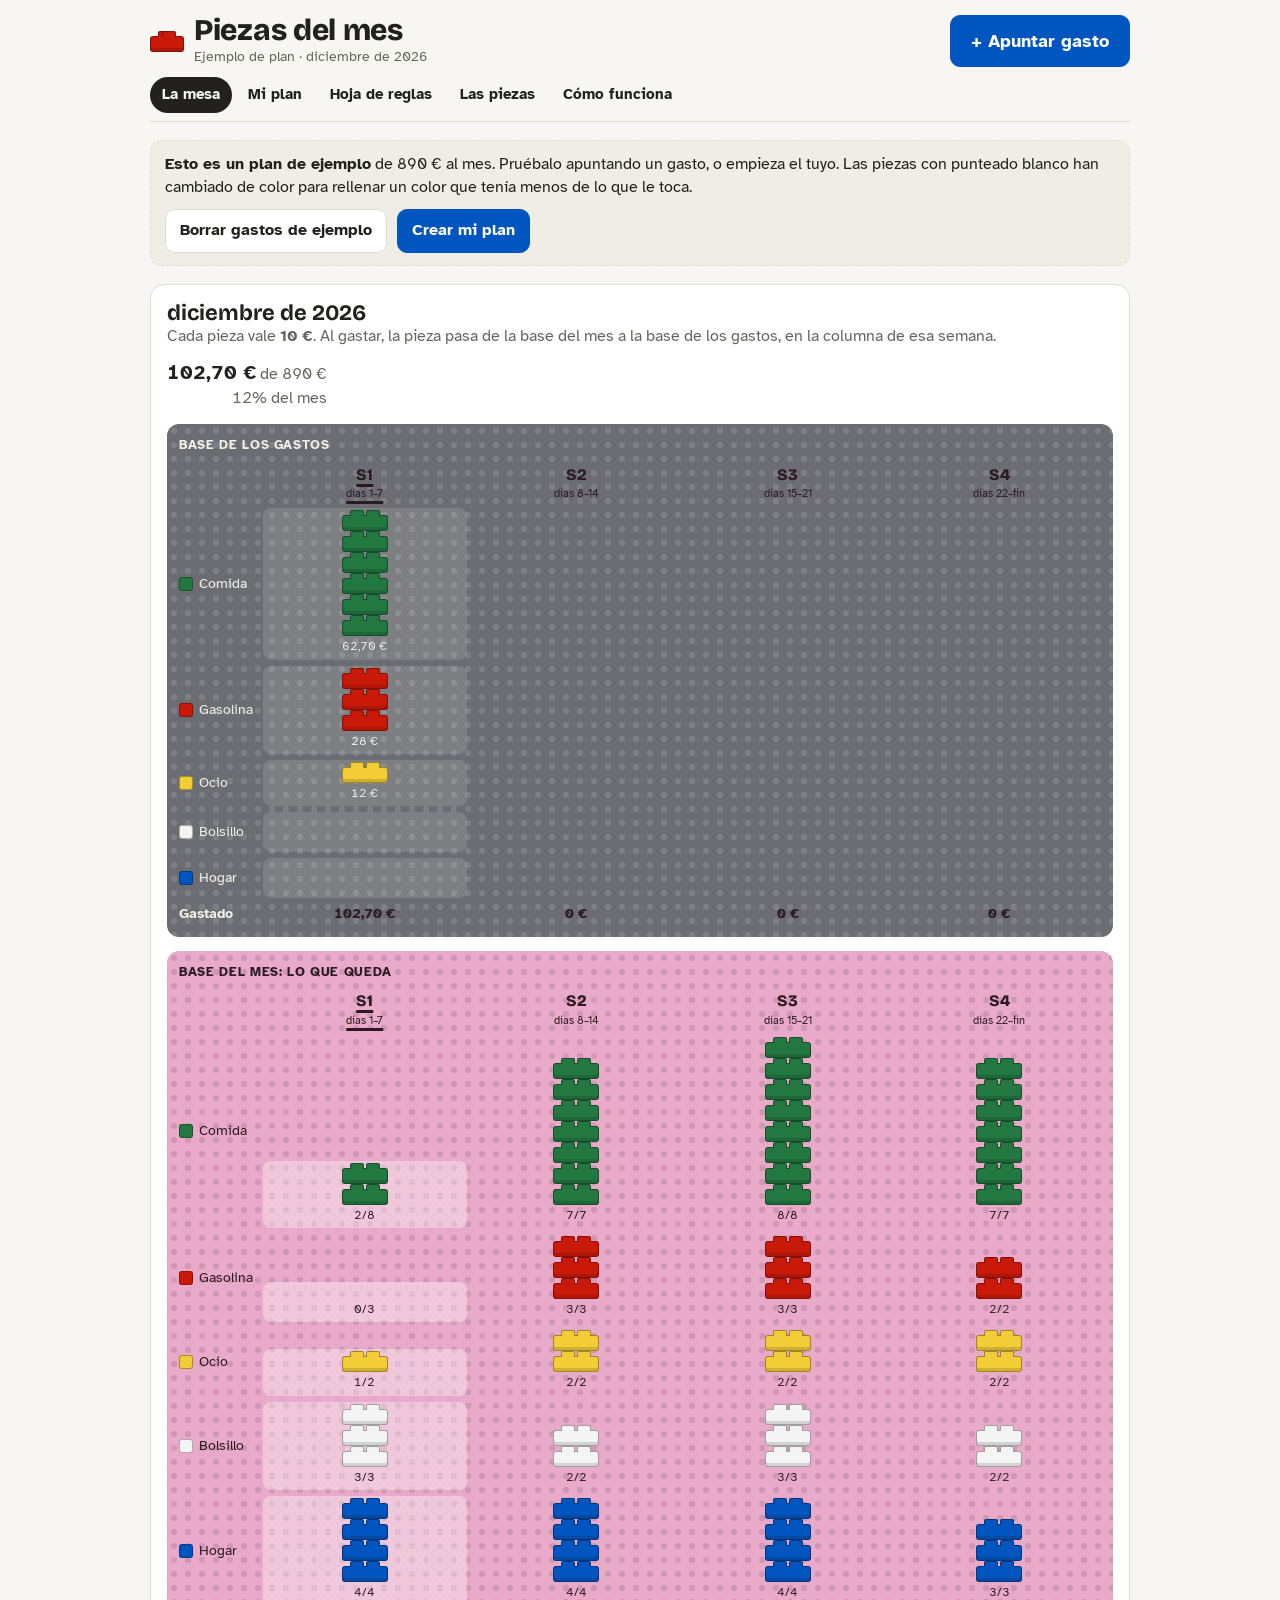
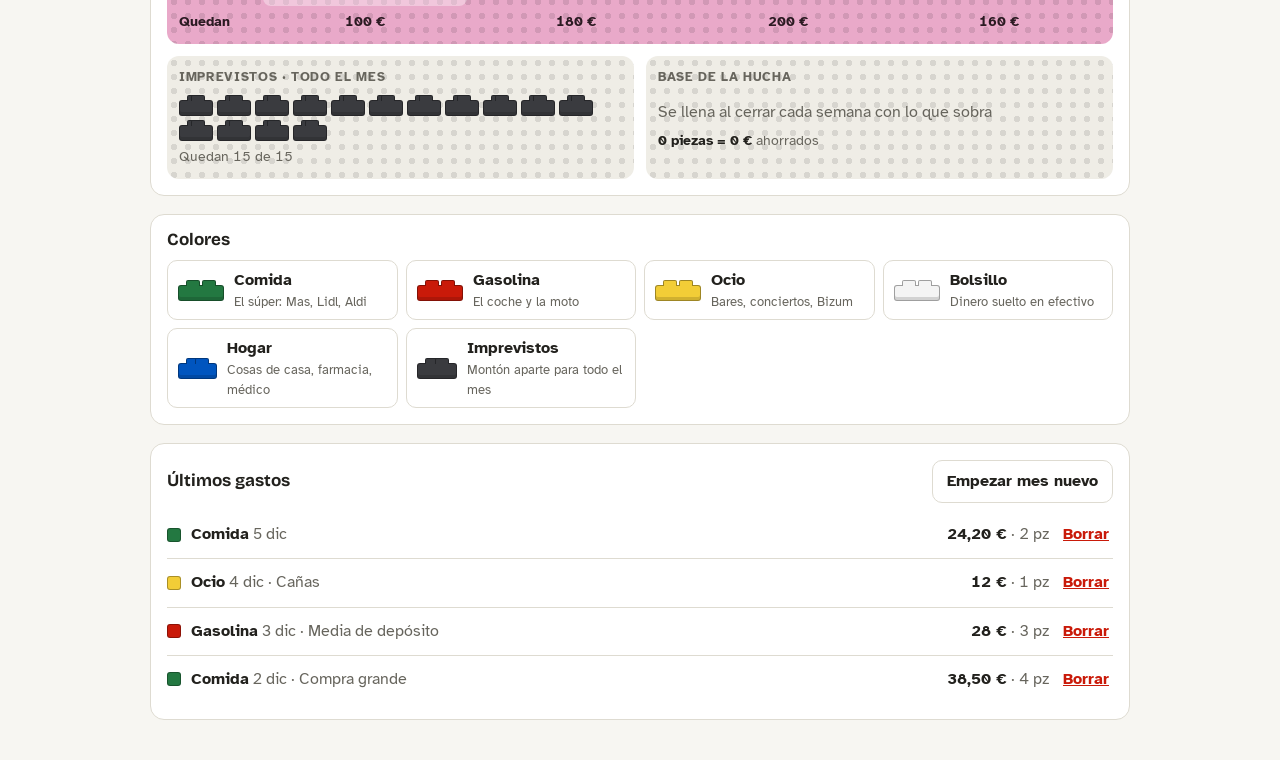
==== commit 3b2da876: "App, web y README con las reglas nuevas: imprevistos en gris oscuro, «cambia de base», gastos fijos " ====
--- a/app.html
+++ b/app.html
@@ -201,7 +201,7 @@
 <script>
 const COLORS={
   verde:{hex:'#237841',name:'Verde'}, amarillo:{hex:'#f2cd37',name:'Amarillo'}, rojo:{hex:'#c91a09',name:'Rojo'},
-  blanco:{hex:'#f4f4f4',name:'Blanco'}, azul:{hex:'#0055bf',name:'Azul'}, marron:{hex:'#7c5034',name:'Marrón'},
+  blanco:{hex:'#f4f4f4',name:'Blanco'}, azul:{hex:'#0055bf',name:'Azul'}, gris:{hex:'#3a3b3f',name:'Gris oscuro'}, marron:{hex:'#7c5034',name:'Marrón'},
   naranja:{hex:'#d67923',name:'Naranja'}, negro:{hex:'#2a2a2a',name:'Negro'}, rosa:{hex:'#e4adc8',name:'Rosa'},
   lila:{hex:'#8a5ab8',name:'Lila'}, celeste:{hex:'#6fb6e6',name:'Celeste'}, lima:{hex:'#a5ca18',name:'Lima'}
 };
@@ -217,7 +217,7 @@
 function sampleState(){
   const m=monthOf(todayISO());
   return {
-    sample:true, family:'Ejemplo: una familia con dos niñas', value:10, month:m,
+    sample:true, family:'Ejemplo de plan', value:10, month:m,
     cats:[
       {id:'comida',name:'Comida',desc:'El súper: Mas, Lidl, Aldi',color:'verde',amount:300},
       {id:'gasolina',name:'Gasolina',desc:'El coche y la moto',color:'rojo',amount:110},
@@ -225,7 +225,7 @@
       {id:'bolsillo',name:'Bolsillo',desc:'Dinero suelto en efectivo',color:'blanco',amount:100},
       {id:'hogar',name:'Hogar',desc:'Cosas de casa, farmacia, médico',color:'azul',amount:150}
     ],
-    impr:{on:true,amount:150,color:'marron',name:'Imprevistos',desc:'Lo que no esperábamos (taller…)'},
+    impr:{on:true,amount:150,color:'gris',name:'Imprevistos',desc:'Lo que no esperábamos (taller…)'},
     spends:[
       {id:uid(),date:`${m}-02`,cat:'comida',amount:38.5,note:'Compra grande'},
       {id:uid(),date:`${m}-03`,cat:'gasolina',amount:28,note:'Media de depósito'},
@@ -295,7 +295,7 @@
     const give=(from,v,id)=>{weeks[v].cats[id].refill.push(colorOf(from));spare[from]--;wk.cats[from].moved=(wk.cats[from].moved||0)+1;wk.refilledOut++};
     for(const c of S.cats)for(let v=w+1;v<W;v++)while(spare[c.id]>0&&gap(v,c.id)>0)give(c.id,v,c.id);
     for(let v=w+1;v<W;v++)for(const c of S.cats)while(gap(v,c.id)>0){const from=S.cats.find(o=>spare[o.id]>0);if(!from)break;give(from.id,v,c.id)}
-    // Decisión de la familia: en vez de a la hucha, guardar piezas de más para una semana que sabemos que viene cara
+    // Decisión de cada uno: lo que aún sobra se reparte como se quiera en las semanas siguientes, o va a la hucha
     wk.spareFree=S.cats.reduce((a,c)=>a+spare[c.id],0); wk.saved=0;
     for(const m of S.moves.filter(m=>m.from===w&&m.to>w&&m.to<W&&weeks[m.to].cats[m.cat])){
       let n=m.n; m.applied=0;
@@ -326,7 +326,7 @@
 let lastAdded=null;
 V.mesa=()=>{
   const R=compute();
-  const sampleBanner=S.sample?`<div class="banner"><p><b>Esto es un ejemplo</b> con el plan de una familia real de 890 € al mes. Pruébalo apuntando un gasto, o empieza el tuyo. Las piezas con punteado blanco han cambiado de color para tapar un hueco.</p>
+  const sampleBanner=S.sample?`<div class="banner"><p><b>Esto es un plan de ejemplo</b> de 890 € al mes. Pruébalo apuntando un gasto, o empieza el tuyo. Las piezas con punteado blanco han cambiado de color para rellenar un color que tenía menos de lo que le toca.</p>
     <div class="row"><button type="button" data-act="clearSample">Borrar gastos de ejemplo</button><button class="primary" type="button" data-act="goPlan">Crear mi plan</button></div></div>`:'';
   const cell=(color,n)=>`<div class="pile">${Array.from({length:n},()=>brick(color)).join('')}</div>`;
   const head=`<div class="gl"></div>${R.weeks.map(wk=>`<div class="gh ${wk.now?'now':''}">${WEEK_LABEL[wk.w].replace('Semana ','S')}<small>${WEEK_DAYS[wk.w]}</small></div>`).join('')}`;
@@ -359,7 +359,7 @@
   </section>
   ${(()=>{const ws=R.weeks.filter(wk=>wk.closed&&wk.w<3&&(wk.spareFree>0||S.moves.some(m=>m.from===wk.w)));
     if(!ws.length)return '';
-    return `<section class="panel" style="display:grid;gap:12px"><div><h3>Lo que sobra al cerrar la semana</h3><p class="muted">Primero se rellenan solos los huecos de las semanas siguientes. Lo que sobra después va a la hucha, salvo que decidáis guardarlo de más en un color y una semana porque sabéis que viene un gasto.</p></div>
+    return `<section class="panel" style="display:grid;gap:12px"><div><h3>Lo que sobra al cerrar la semana</h3><p class="muted">Primero se rellenan solos los colores de las semanas siguientes que tienen menos de lo que les toca (cambiando de color si hace falta). Si aún sobra, repartidlo como queráis en las semanas siguientes, o llevadlo a la hucha.</p></div>
     ${ws.map(wk=>{const mv=S.moves.filter(m=>m.from===wk.w);const free=wk.toHucha;
       return `<div class="banner" style="background:transparent"><div style="display:grid;gap:6px;min-width:0"><b>${WEEK_LABEL[wk.w]}: ${wk.spareFree} piezas sobrantes</b>
         <span class="muted">${wk.saved?`${wk.saved} guardadas para más adelante · `:''}${free} a la hucha</span>
@@ -391,7 +391,7 @@
   const tot=S.cats.reduce((a,c)=>a+c.amount,0), totB=S.cats.reduce((a,c)=>a+bricksFor(c.amount),0);
   const used=new Set(S.cats.map(c=>c.color)); const dup=S.cats.length!==used.size||(S.impr.on&&used.has(S.impr.color));
   return `<section class="panel" style="display:grid;gap:14px">
-    <div><h2>Mi plan del mes</h2><p class="muted">Poned solo el gasto del día a día que se paga en tienda, con tarjeta o en efectivo. Lo que se cobra solo del banco (hipoteca, luz, seguros) no va en la mesa.</p></div>
+    <div><h2>Mi plan del mes</h2><p class="muted">Poned solo los gastos no fijos: lo que queda para el mes una vez descontados los gastos fijos (alquiler o hipoteca, luz, seguros…). Los fijos no van en la mesa.</p></div>
     <div class="row">
       <label class="f">Nombre de la casa<input id="fam_in" data-g="family" value="${esc(S.family)}" style="width:240px"></label>
       <label class="f">Cada pieza vale<select id="val_in" data-g="value">${[5,10,20,25,50].map(v=>`<option value="${v}" ${v===S.value?'selected':''}>${v} €</option>`).join('')}</select></label>
@@ -417,18 +417,18 @@
   const tw=[0,1,2,3].map(w=>S.cats.reduce((a,c)=>a+split(bricksFor(c.amount))[w],0));
   const imp=S.impr.on?bricksFor(S.impr.amount):0;
   return `<section class="panel sheet-print" style="display:grid;gap:14px">
-    <div><h2>${esc(S.family)}: nuestras piezas del mes</h2><p class="muted">Para la nevera. Cada pieza vale <b>${eur(S.value)}</b>; cada color es una cosa en la que gastamos. Cada color tiene una fila y cada semana una columna. Al gastar, pasamos la pieza a la base de los gastos, a la columna de esa semana.</p></div>
+    <div><h2>${esc(S.family)}: nuestras piezas del mes</h2><p class="muted">Para la nevera. Cada pieza vale <b>${eur(S.value)}</b>; cada color es una cosa en la que gastamos. Cada color tiene una fila y cada semana una columna. Al gastar, la pieza cambia de base: va a la base de los gastos.</p></div>
     <div class="tw"><table><thead><tr><th>Color</th>${WEEK_LABEL.map((l,i)=>`<th>${l}<br><small>${WEEK_DAYS[i]}</small></th>`).join('')}</tr></thead>
       <tbody>${rows}</tbody><tfoot><tr><td>Total semana</td>${tw.map(t=>`<td class="num">${t} piezas = ${eur(t*S.value)}</td>`).join('')}</tr></tfoot></table></div>
     ${S.impr.on?`<div class="banner" style="background:transparent"><p><b>Aparte, un montón de ${imp} piezas de ${esc(S.impr.name.toLowerCase())}</b> (${eur(imp*S.value)}) para todo el mes. Solo se usa si pasa algo que no esperábamos.</p><div>${Array.from({length:imp},()=>brick(S.impr.color,'sm')).join('')}</div></div>`:''}
     <h3>Las reglas</h3>
     <ol class="rules">
       <li><b>El día 1 montamos la base del mes</b> con las piezas de la tabla: una fila por color y una columna por semana. Al lado, vacías, la <b>base de los gastos</b> y la <b>base de la hucha</b>.</li>
-      <li><b>Cuando alguien de casa paga algo, pasamos piezas de ese color</b> de la columna de esa semana a la base de los gastos. Se redondea: ${eur(S.value*2.3)} son 2 piezas; ${eur(S.value*2.7)} son 3.</li>
-      <li><b>Si se acaban las piezas de un color</b> en una semana, se cogen <b>del mismo color de las semanas siguientes</b>. Esas semanas tendrán menos: es la consecuencia de adelantarlas.</li>
-      <li><b>Al terminar la semana, las piezas que sobran se mueven</b>, no se quedan ahí. Primero rellenan los huecos <b>del mismo color</b> en las semanas siguientes. Si ese color ya está completo, la pieza <b>cambia de color</b> y rellena el hueco de otro (solo los que falten, nunca de más). Lo que quede después va a la <b>hucha</b>, o se puede <b>guardar de más</b> en un color de una semana siguiente si sabemos que viene un gasto. Así no se puede ahorrar comida que hemos cogido de semanas siguientes.</li>
-      <li>Lo que se paga solo desde el banco (la casa, la luz, los seguros…) <b>no va en la mesa</b>.</li>
-      <li>A fin de mes, en la base de la hucha veis cuánto habéis ahorrado: cada pieza son ${eur(S.value)}.</li>
+      <li><b>Cuando alguien paga algo, las piezas de ese color cambian de base</b>: de la columna de esa semana a la base de los gastos. Se redondea: ${eur(S.value*2.3)} son 2 piezas; ${eur(S.value*2.7)} son 3.</li>
+      <li><b>Si se acaban las piezas de un color</b> en una semana, se cogen <b>del mismo color de otra semana</b>, normalmente la siguiente. Como excepción, se pueden repartir entre varias. Esas semanas tendrán menos: es la consecuencia de adelantarlas.</li>
+      <li><b>El domingo, las piezas que sobran se mueven</b>, no se quedan ahí. Primero rellenan los colores de las semanas siguientes que tienen <b>menos de lo que les toca</b>, <b>cambiando de color</b> si hace falta. Si aún sobra, se reparte <b>como queramos</b> en las semanas siguientes, o va a la <b>hucha</b>.</li>
+      <li>Los <b>gastos fijos</b> (alquiler o hipoteca, luz, seguros…) se descuentan antes y <b>no van en la mesa</b>.</li>
+      <li>A fin de mes, en la base de la hucha se ve cuánto se ha ahorrado: cada pieza son ${eur(S.value)}. Los imprevistos que no se usaron se pueden ahorrar o pasar al mes siguiente.</li>
     </ol>
     <p class="muted">Para imprimirla, usa «Imprimir» de tu navegador en esta pestaña, o haz una captura de pantalla.</p>
   </section>`;
@@ -450,16 +450,10 @@
   </section>
   <div class="kit">
     <section class="panel" style="display:grid;gap:10px">
-      <h3>Opción 1: con las piezas que ya tenéis</h3>
-      <p>Si en casa hay piezas de construcción, buscad las de <b>2×4</b> (o todas de 2×2) en los colores de la tabla. Lo importante es que todas sean <b>del mismo tamaño</b>: así una pieza siempre vale lo mismo y el montón de cada hueco se lee de un vistazo.</p>
-      <p class="muted">Si os falta un color, cambiadlo en «Mi plan» por uno que sí tengáis.</p>
-      <p>Hacen falta tres bases: la del mes (filas de colores, columnas de semanas), la de los gastos y la de la hucha. Valen placas de construcción o un cartón con las casillas dibujadas.</p>
-    </section>
-    <section class="panel" style="display:grid;gap:10px">
-      <div class="row between"><h3>Opción 2: el kit Piezas del mes</h3><span class="pill warn">Prototipo, aún no a la venta</span></div>
+      <div class="row between"><h3>El kit Piezas del mes</h3><span class="pill warn">Prototipo, aún no a la venta</span></div>
       <p class="price">29 €</p>
       <ul style="margin:0;padding-left:20px;display:grid;gap:4px">
-        <li>120 piezas 2×4 compatibles en 6 colores (verde, amarillo, rojo, blanco, azul, marrón)</li>
+        <li>120 piezas 2×4 compatibles en 6 colores (verde, amarillo, rojo, blanco, azul, gris oscuro)</li>
         <li>Tres bases: la del mes con filas de colores y columnas de semana marcadas, la de los gastos y la de la hucha</li>
         <li>Pegatinas para marcar el valor de la pieza (5, 10 o 20 €) y el nombre de cada color</li>
         <li>Hoja de reglas para la nevera y código QR a esta app</li>
@@ -472,12 +466,12 @@
 
 V.como=()=>`<section class="panel" style="display:grid;gap:14px">
   <h2>Cómo funciona</h2>
-  <p>Piezas del mes convierte el dinero del día a día en piezas de colores que se ven y se tocan. Está pensado para casas con niños: ellos ven cómo se vacía la base del mes cuando se gasta y cómo crece la hucha cuando se ahorra.</p>
+  <p>Piezas del mes convierte el dinero del día a día en piezas de colores que se ven y se tocan. Sirve para cualquiera: si vives solo, en pareja, en familia o en un piso compartido. Se ve cómo se vacía la base del mes cuando se gasta y cómo crece la hucha cuando se ahorra.</p>
   <ol class="steps">
-    <li><div><b>Haced el plan</b><p class="muted">En «Mi plan», poned cuánto gastáis al mes en cada cosa (comida, ocio, gasolina…) y cuánto vale una pieza. La app calcula cuántas piezas lleva cada color cada semana.</p></div></li>
+    <li><div><b>Haced el plan</b><p class="muted">En «Mi plan», descontad los gastos fijos y poned cuánto gastáis al mes en cada cosa (comida, ocio, gasolina…) y cuánto vale una pieza. La app calcula cuántas piezas lleva cada color cada semana.</p></div></li>
     <li><div><b>Montad la mesa</b><p class="muted">El día 1, poned en la base del mes las piezas de la «Hoja de reglas»: una fila por color y una columna por semana. Al lado, vacías, la base de los gastos y la base de la hucha.</p></div></li>
-    <li><div><b>Al pagar, la pieza pasa atrás</b><p class="muted">Cuando alguien de casa pague algo, apuntadlo aquí y pasad las piezas que diga la app de la columna de esa semana a la base de los gastos. Si se acaba un color, se coge <b>del mismo color de las semanas siguientes</b>, que tendrán menos. Si ya no queda de ese color, la semana se queda en rojo: el montón de imprevistos es solo para imprevistos.</p></div></li>
-    <li><div><b>Al cerrar la semana, lo que sobra se mueve</b><p class="muted">Primero tapa los huecos de las semanas siguientes: del mismo color y, si ya están llenos, cambiando de color, solo los que falten. Lo que quede va a la hucha, o lo guardáis de más en un color y una semana en la que sabéis que viene un gasto. La app lo calcula sola. A fin de mes, en la base de la hucha veis cuánto habéis ahorrado.</p></div></li>
+    <li><div><b>Al pagar, la pieza cambia de base</b><p class="muted">Cuando alguien pague algo, apuntadlo aquí y moved las piezas que diga la app de la columna de esa semana a la base de los gastos. Si se acaba un color, se coge <b>del mismo color de otra semana</b>, normalmente la siguiente, que tendrá menos; como excepción, se puede repartir entre varias. Si ya no queda de ese color, la semana se queda en rojo: el montón de imprevistos es solo para imprevistos.</p></div></li>
+    <li><div><b>El domingo, lo que sobra se mueve</b><p class="muted">Primero rellena los colores de las semanas siguientes que tienen menos de lo que les toca, cambiando de color si hace falta. La app lo calcula sola. Si aún sobra, repartidlo como queráis en las semanas siguientes, o llevadlo a la hucha. A fin de mes, en la base de la hucha veis cuánto habéis ahorrado.</p></div></li>
   </ol>
   <p class="muted">Vuestros datos se guardan solo en este navegador. Nadie más los ve.</p>
   <div class="row"><button type="button" data-act="reset" class="danger">Volver a empezar con el ejemplo</button></div><div id="resetConfirm"></div>
